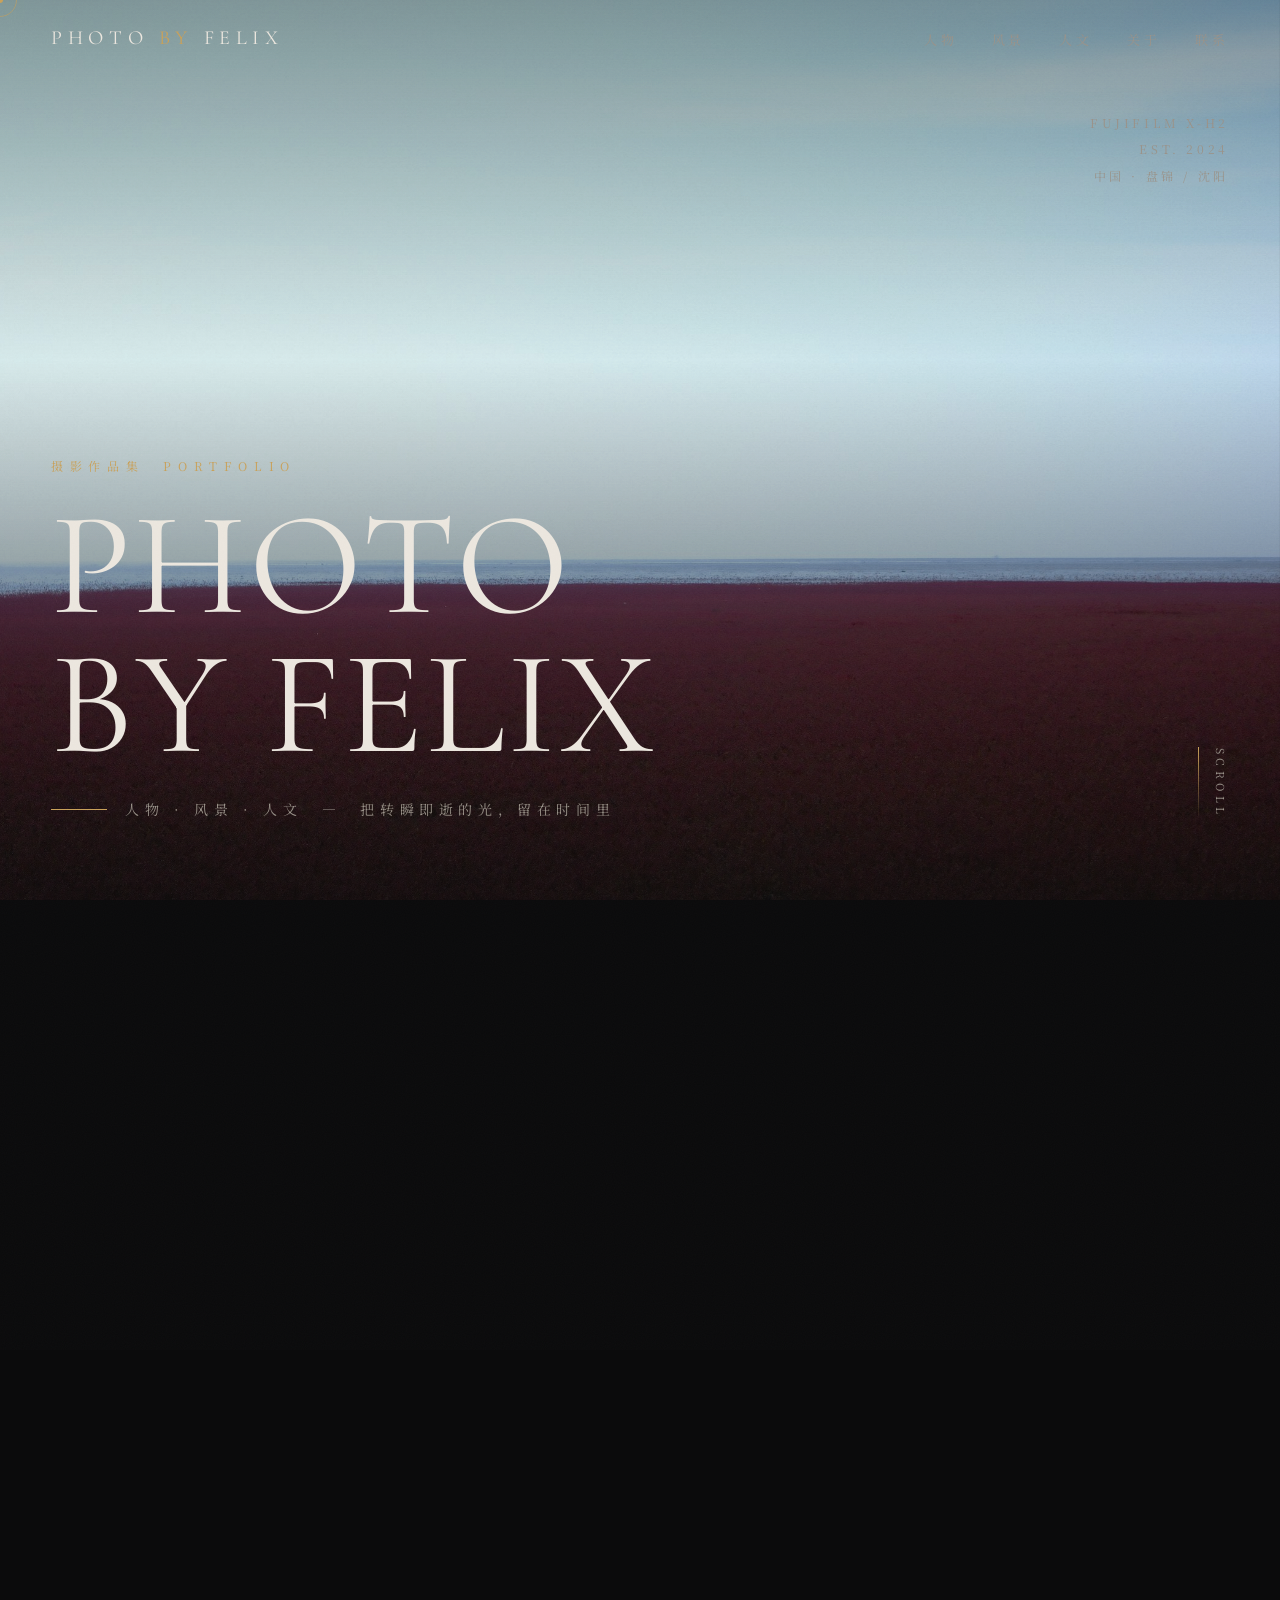
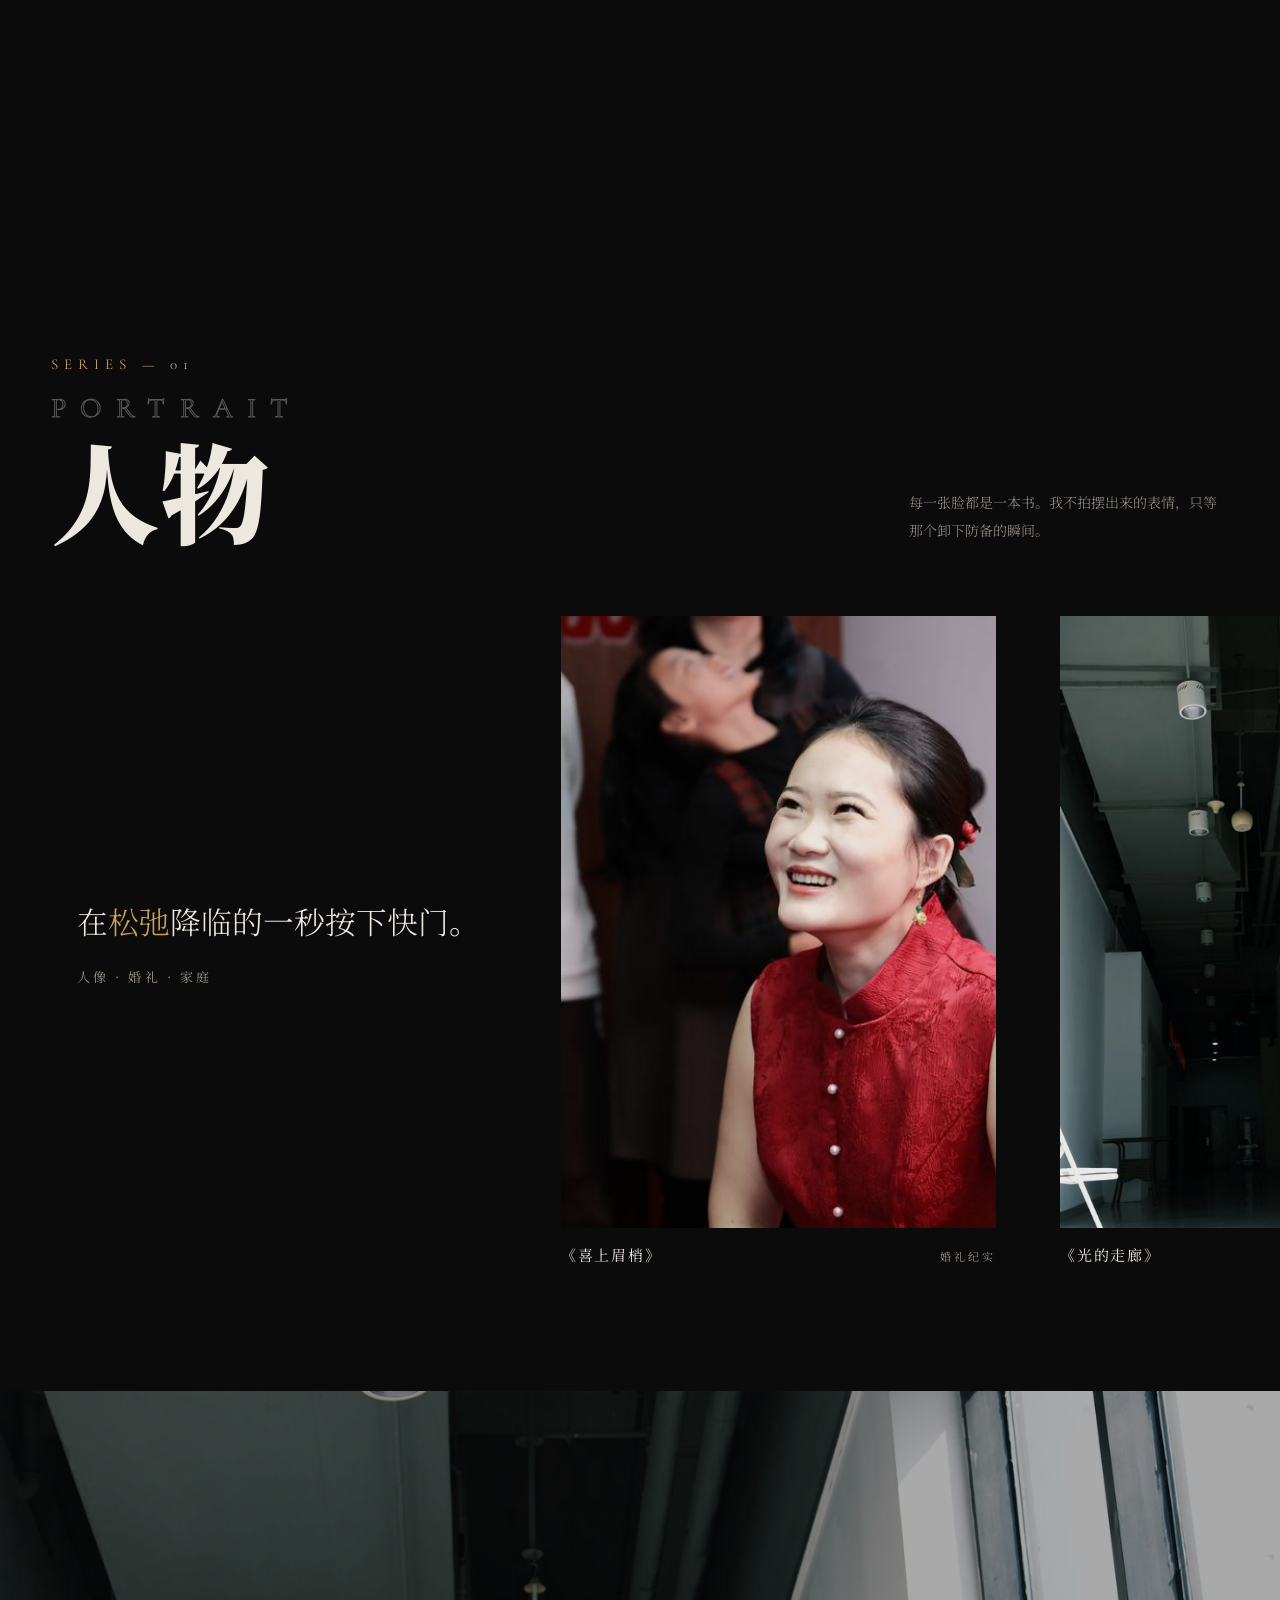
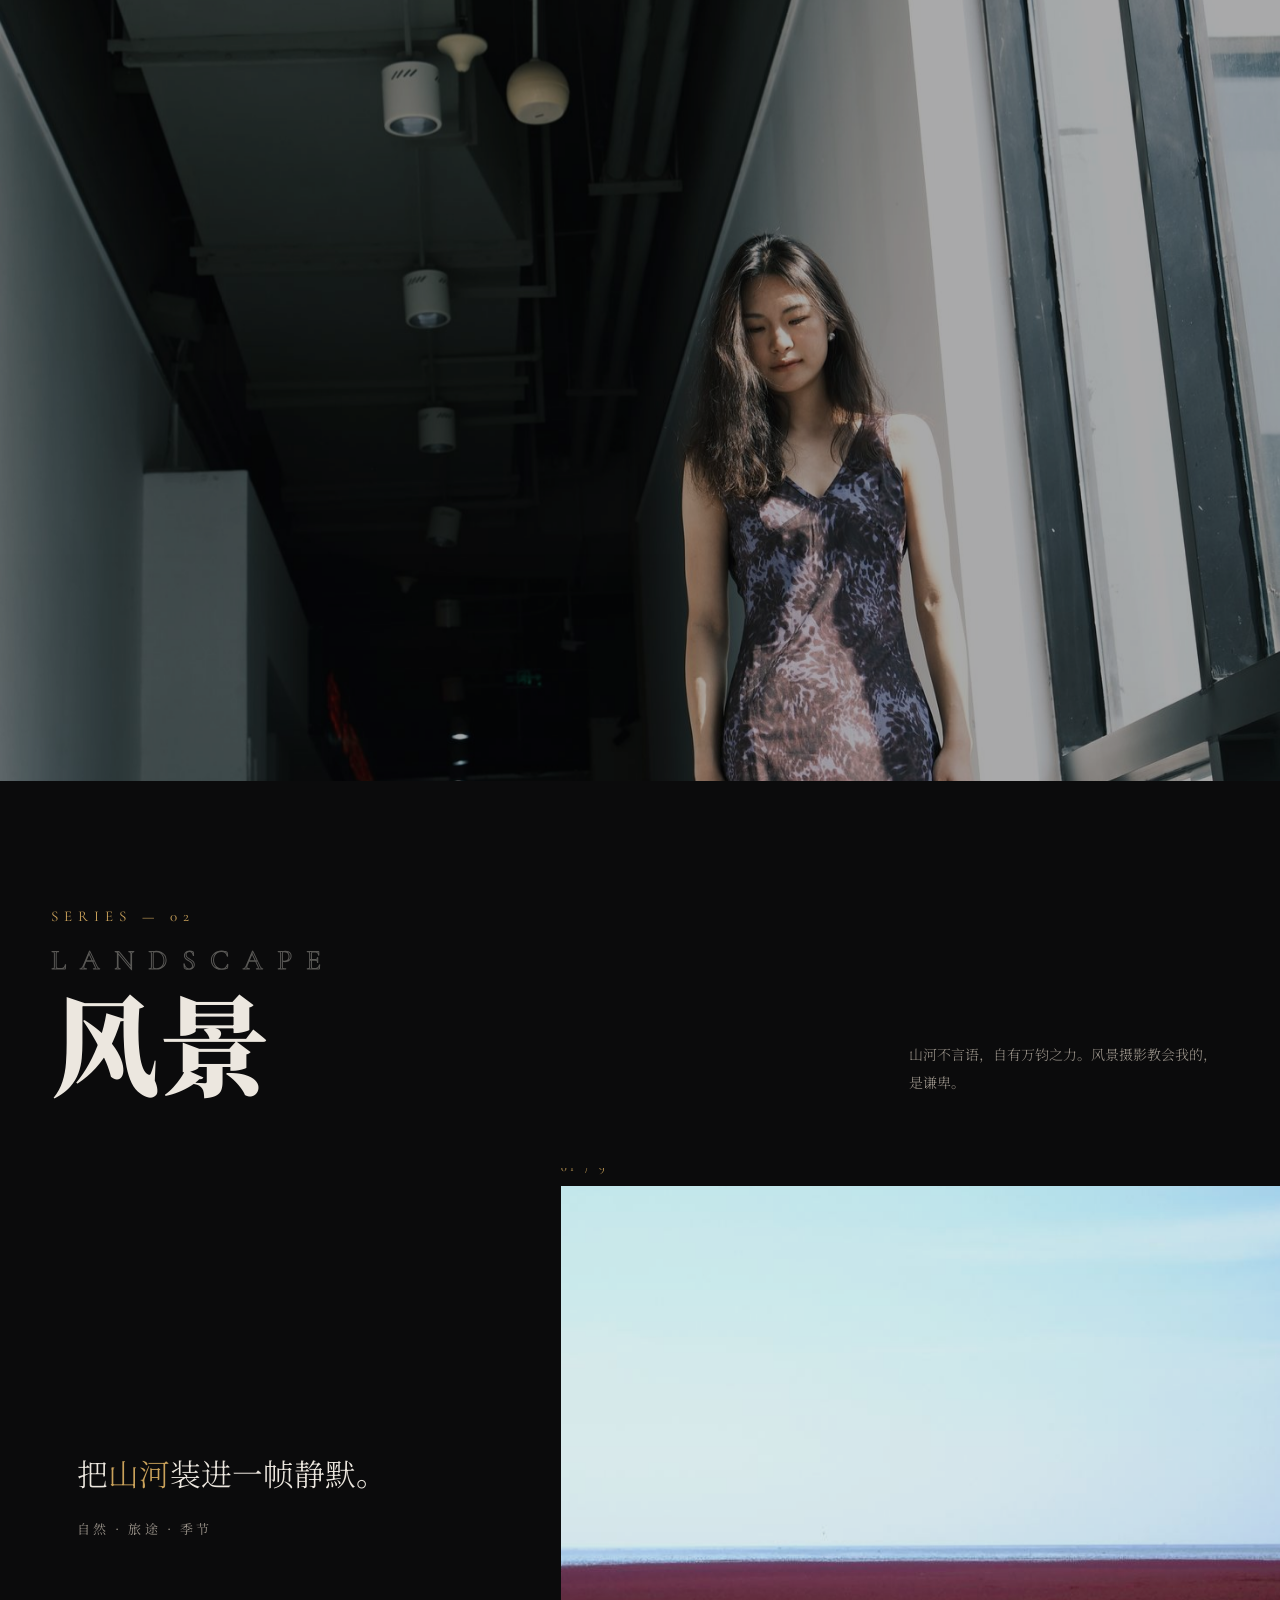
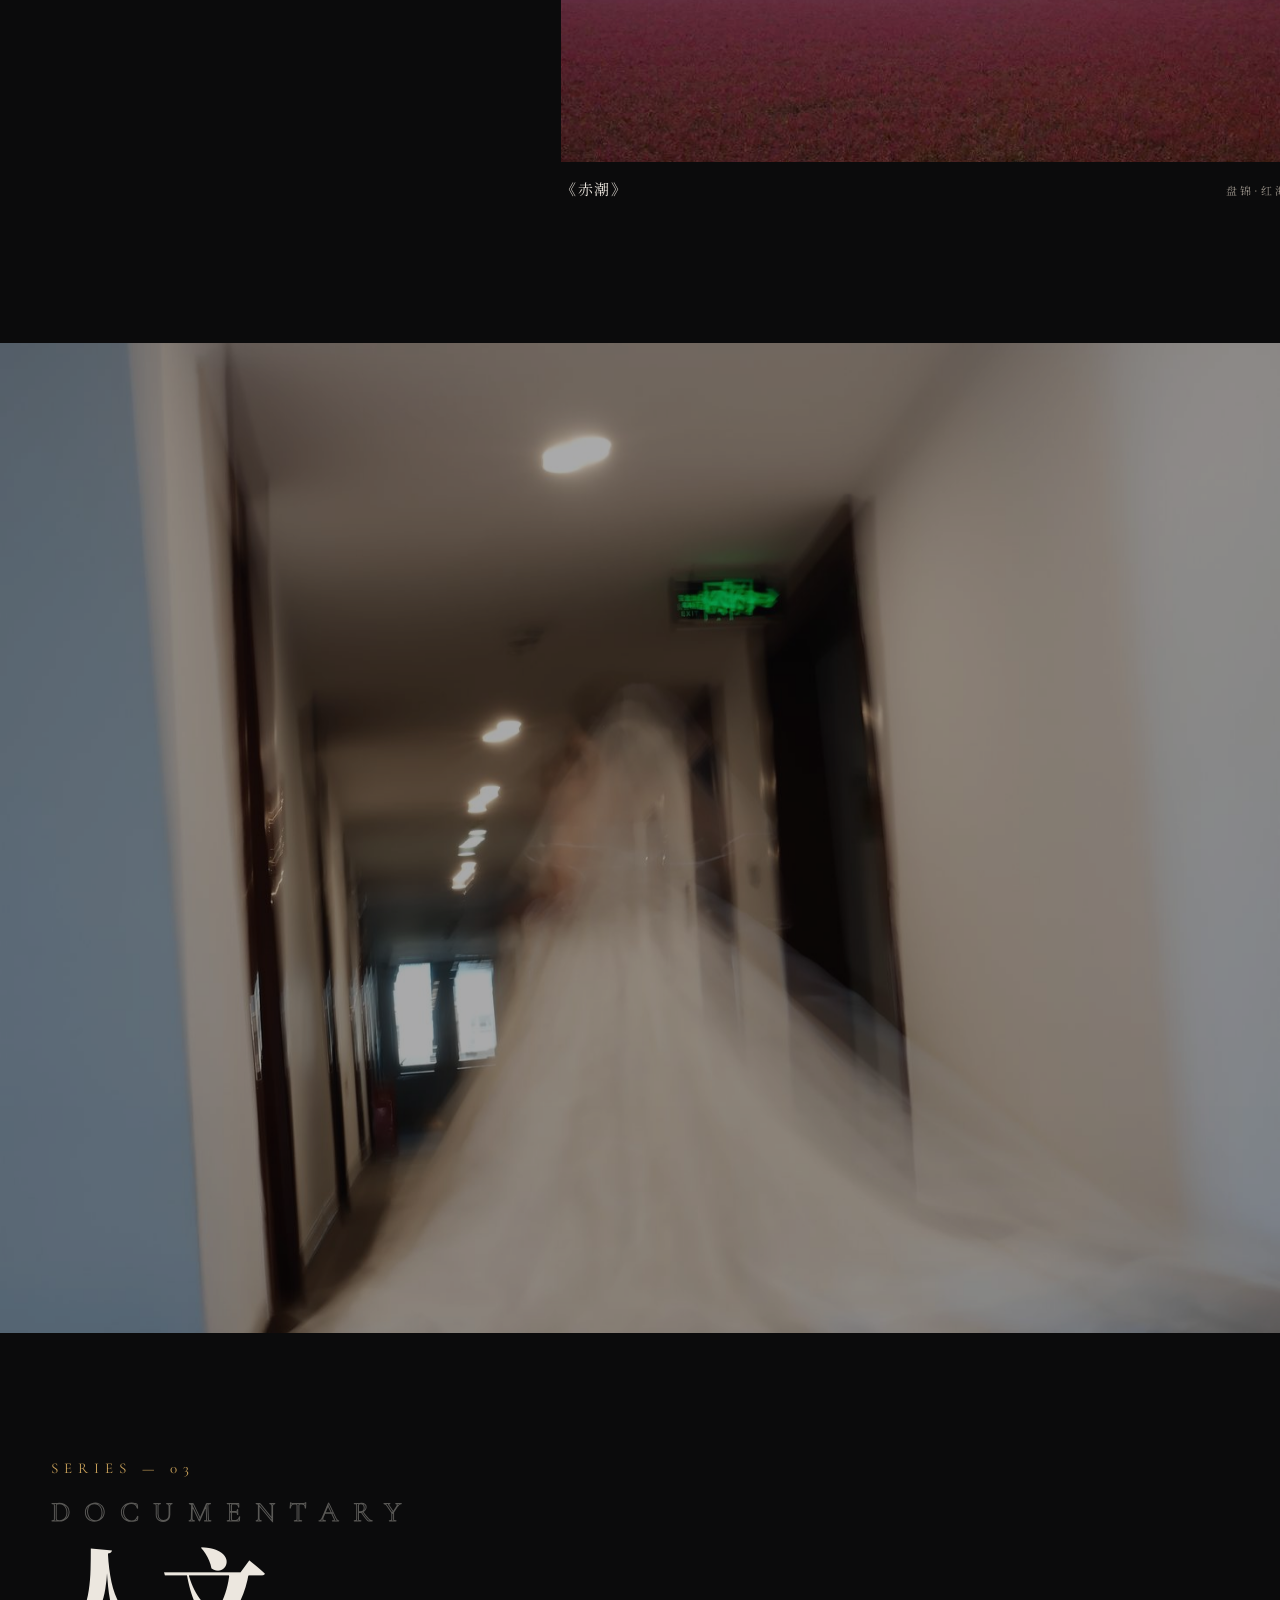
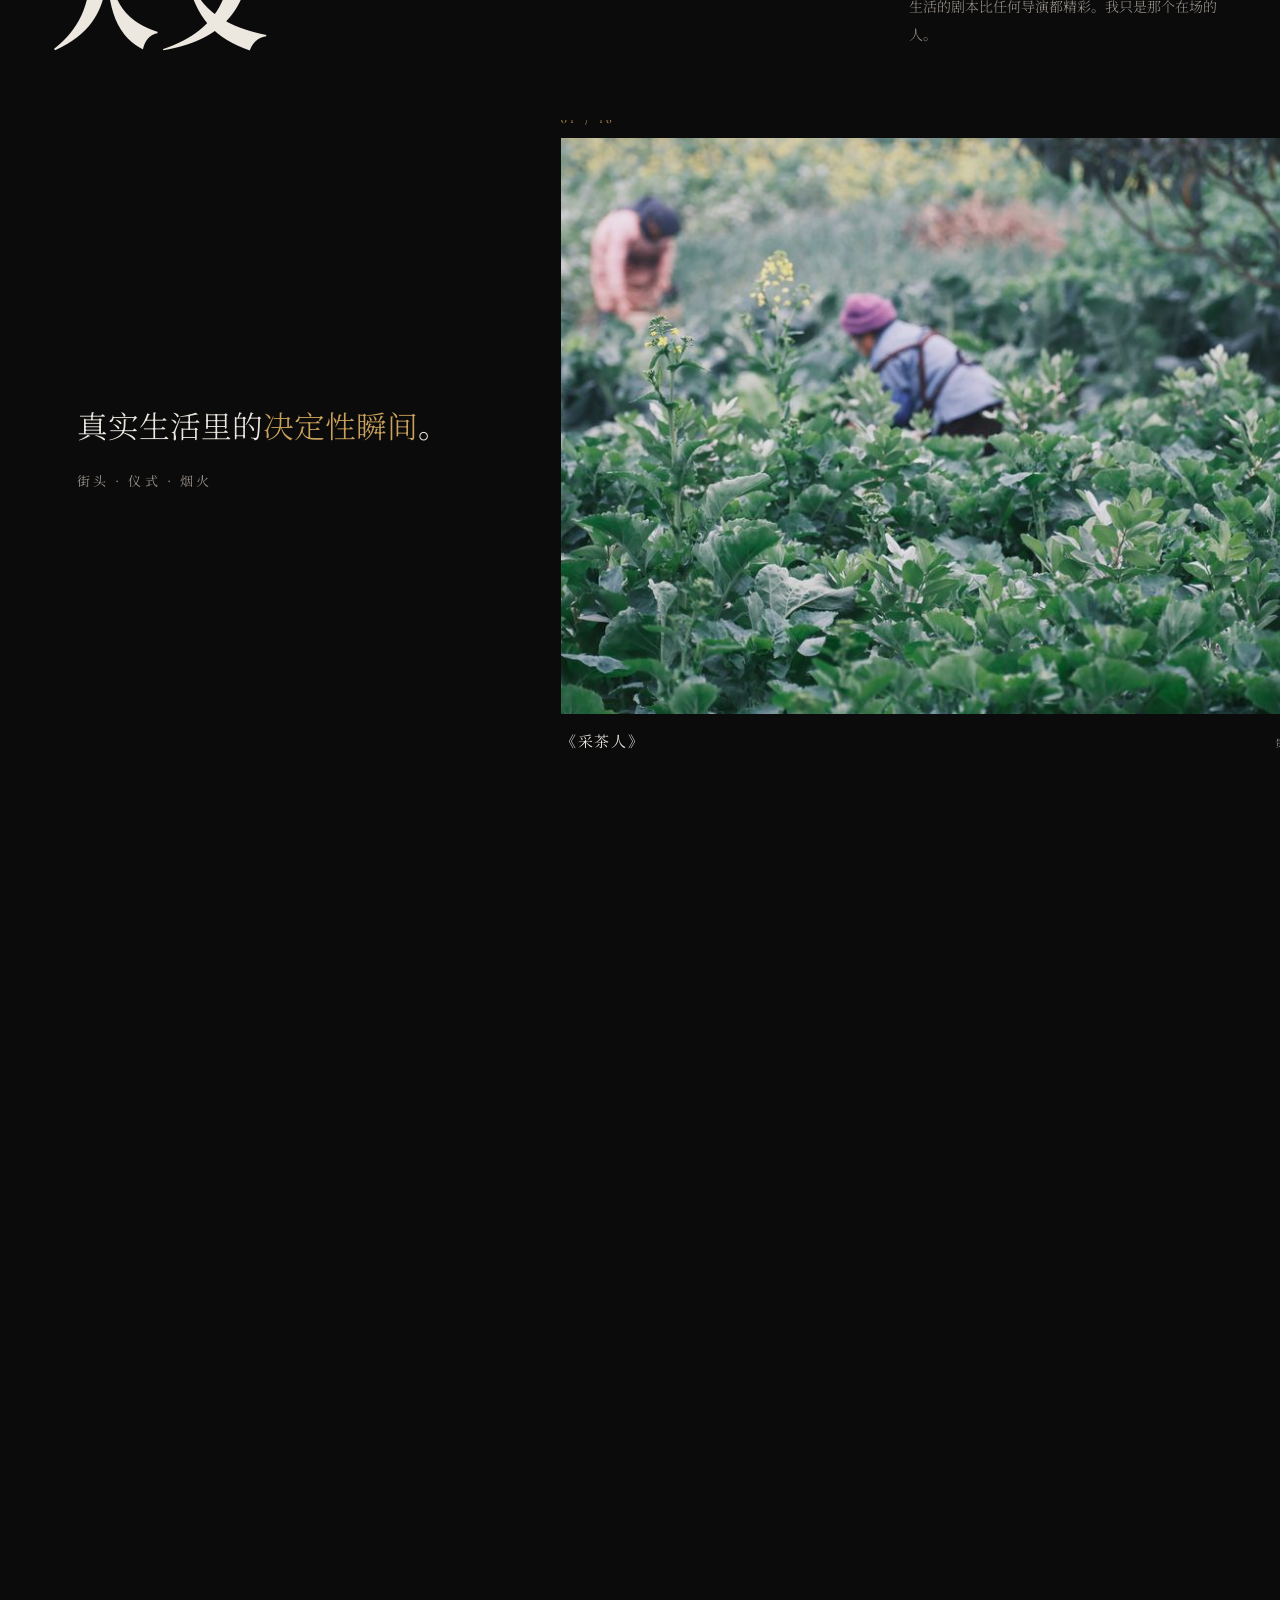
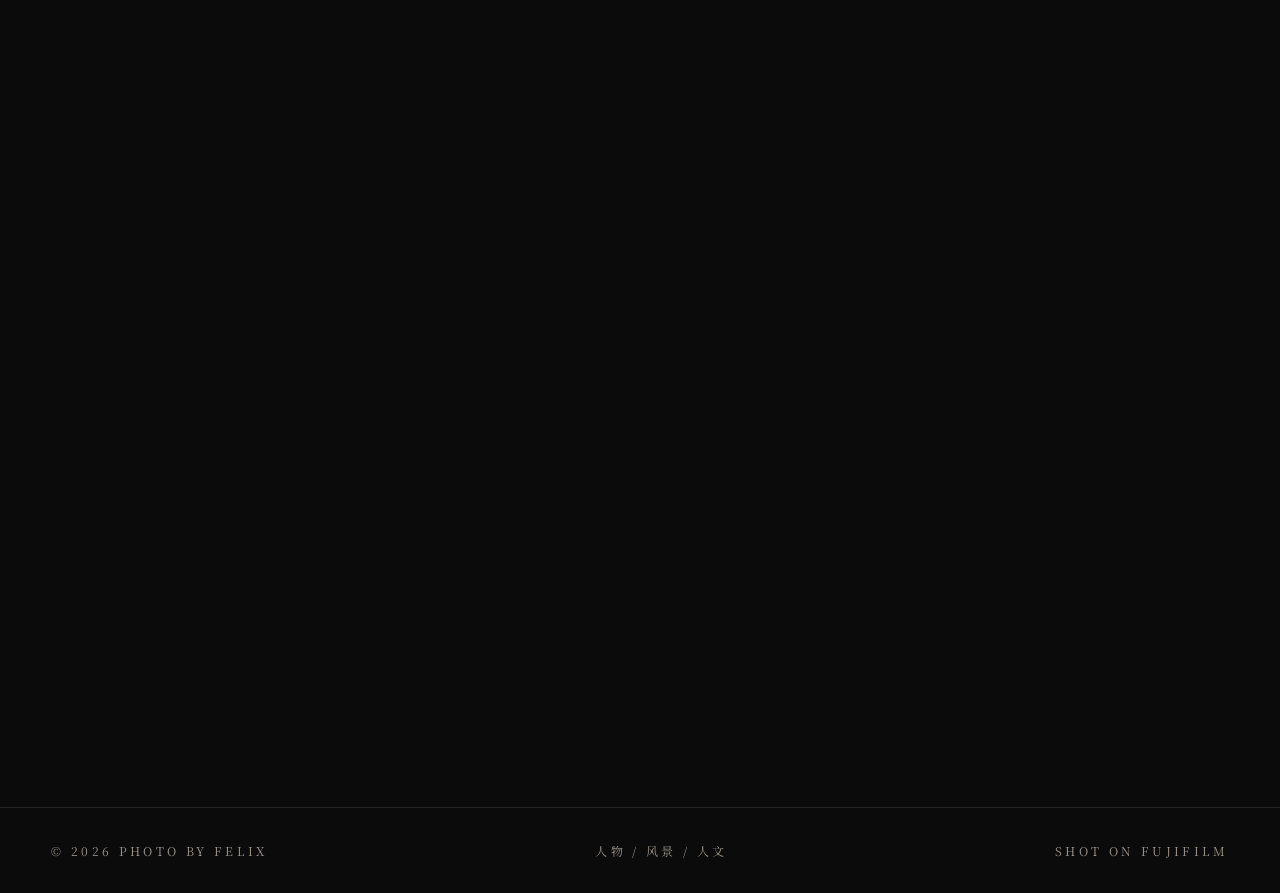
==== index.html @ 21814b95 "Photo by Felix photography portfolio" ====
<!DOCTYPE html>
<html lang="zh-CN">
<head>
<meta charset="UTF-8">
<meta name="viewport" content="width=device-width, initial-scale=1.0">
<title>Photo by Felix — 光影诗集</title>
<meta name="description" content="Photo by Felix 摄影作品集：人物 / 风景 / 人文。承接人像写真、婚礼跟拍、家庭纪实、旅拍合作。">
<link rel="preconnect" href="https://fonts.googleapis.com">
<link rel="preconnect" href="https://fonts.gstatic.com" crossorigin>
<link href="https://fonts.googleapis.com/css2?family=Cormorant+Garamond:ital,wght@0,400;0,500;1,400&family=Noto+Serif+SC:wght@300;400;600;900&display=swap" rel="stylesheet">
<style>
  :root{
    --bg:#0b0b0c;
    --bg2:#101012;
    --ink:#ece7df;
    --dim:#9a938a;
    --line:rgba(236,231,223,.12);
    --accent:#c9a15a;
    --serif-en:"Cormorant Garamond",serif;
    --serif-cn:"Noto Serif SC",serif;
  }
  *{margin:0;padding:0;box-sizing:border-box}
  html{scroll-behavior:auto}
  body{
    background:var(--bg);color:var(--ink);
    font-family:var(--serif-cn);
    -webkit-font-smoothing:antialiased;
    overflow-x:hidden;
  }
  ::selection{background:var(--accent);color:#0b0b0c}
  img{display:block;max-width:none}
  a{color:inherit;text-decoration:none}

  /* ---------- grain ---------- */
  body::after{
    content:"";position:fixed;inset:-50%;z-index:200;pointer-events:none;
    background-image:url("data:image/svg+xml,%3Csvg xmlns='http://www.w3.org/2000/svg' width='240' height='240'%3E%3Cfilter id='n'%3E%3CfeTurbulence type='fractalNoise' baseFrequency='0.9' numOctaves='2'/%3E%3C/filter%3E%3Crect width='100%25' height='100%25' filter='url(%23n)' opacity='0.5'/%3E%3C/svg%3E");
    opacity:.045;animation:grain 8s steps(10) infinite;
  }
  @keyframes grain{
    0%,100%{transform:translate(0,0)}10%{transform:translate(-5%,-5%)}30%{transform:translate(3%,-2%)}
    50%{transform:translate(-2%,4%)}70%{transform:translate(4%,2%)}90%{transform:translate(-3%,3%)}
  }

  /* ---------- cursor ---------- */
  .cursor-dot,.cursor-ring{position:fixed;top:0;left:0;pointer-events:none;z-index:300;border-radius:50%}
  .cursor-dot{width:6px;height:6px;background:var(--accent);transform:translate(-50%,-50%)}
  .cursor-ring{width:34px;height:34px;border:1px solid rgba(201,161,90,.55);transform:translate(-50%,-50%);
    transition:width .25s,height .25s,border-color .25s,background .25s}
  .cursor-ring.is-hover{width:64px;height:64px;background:rgba(201,161,90,.08)}
  @media (hover:none){.cursor-dot,.cursor-ring{display:none}}

  /* ---------- progress ---------- */
  .progress{position:fixed;top:0;left:0;height:2px;width:100%;z-index:150;transform-origin:0 50%;
    transform:scaleX(0);background:var(--accent)}

  /* ---------- nav ---------- */
  .nav{
    position:fixed;top:0;left:0;right:0;z-index:100;
    display:flex;align-items:center;justify-content:space-between;
    padding:26px 4vw;mix-blend-mode:normal;
    transition:background .4s,backdrop-filter .4s,padding .4s;
  }
  .nav.is-solid{background:rgba(11,11,12,.72);backdrop-filter:blur(14px);padding:16px 4vw;border-bottom:1px solid var(--line)}
  .nav .brand{font-family:var(--serif-en);font-size:20px;letter-spacing:.28em;text-transform:uppercase}
  .nav .brand em{color:var(--accent);font-style:normal}
  .nav ul{display:flex;gap:34px;list-style:none}
  .nav ul a{font-size:13px;letter-spacing:.3em;color:var(--dim);transition:color .3s;position:relative}
  .nav ul a:hover{color:var(--ink)}
  .nav ul a::after{content:"";position:absolute;left:0;bottom:-6px;width:0;height:1px;background:var(--accent);transition:width .3s}
  .nav ul a:hover::after{width:100%}
  @media (max-width:768px){.nav ul{display:none}}

  /* ---------- hero ---------- */
  .hero{position:relative;height:100vh;height:100svh;overflow:hidden}
  .hero__media{position:absolute;inset:0;overflow:hidden}
  .hero__media img{width:100%;height:100%;object-fit:cover;transform:scale(1.12);
    animation:kenburns 18s ease-out forwards}
  @keyframes kenburns{to{transform:scale(1.0)}}
  .hero__media::after{content:"";position:absolute;inset:0;
    background:linear-gradient(180deg,rgba(11,11,12,.42) 0%,rgba(11,11,12,.08) 40%,rgba(11,11,12,.82) 100%)}
  .hero__content{position:absolute;inset:0;display:flex;flex-direction:column;justify-content:flex-end;
    padding:0 4vw 9vh;z-index:2}
  .hero__eyebrow{font-size:12px;letter-spacing:.55em;color:var(--accent);margin-bottom:22px}
  .hero__title{font-family:var(--serif-en);font-weight:400;
    font-size:clamp(56px,11.5vw,168px);line-height:.94;letter-spacing:.02em;text-transform:uppercase}
  .hero__title .row{display:block;overflow:hidden}
  .hero__title .row span{display:inline-block;transform:translateY(110%);animation:rise 1.2s cubic-bezier(.16,1,.3,1) forwards}
  .hero__title .row:nth-child(2) span{animation-delay:.12s}
  @keyframes rise{to{transform:translateY(0)}}
  .hero__sub{margin-top:26px;display:flex;align-items:center;gap:18px;color:var(--dim);
    font-size:14px;letter-spacing:.4em}
  .hero__sub::before{content:"";width:56px;height:1px;background:var(--accent)}
  .hero__cue{position:absolute;right:4vw;bottom:9vh;display:flex;flex-direction:column;align-items:center;gap:14px;
    color:var(--dim);font-size:11px;letter-spacing:.4em;writing-mode:vertical-rl}
  .hero__cue i{display:block;width:1px;height:72px;background:linear-gradient(var(--accent),transparent);
    animation:drip 2s ease-in-out infinite}
  @keyframes drip{0%{transform:scaleY(0);transform-origin:top}45%{transform:scaleY(1);transform-origin:top}
    55%{transform:scaleY(1);transform-origin:bottom}100%{transform:scaleY(0);transform-origin:bottom}}
  .hero__meta{position:absolute;top:110px;right:4vw;text-align:right;color:var(--dim);font-size:12px;
    letter-spacing:.3em;line-height:2.2;z-index:2}
  @media (max-width:768px){.hero__meta{display:none}.hero__cue{display:none}}

  /* ---------- intro ---------- */
  .intro{padding:22vh 4vw;max-width:1200px;margin:0 auto}
  .intro h2{font-size:clamp(30px,4.6vw,62px);font-weight:300;line-height:1.5}
  .intro h2 em{font-style:normal;color:var(--accent)}
  .intro p{margin-top:38px;max-width:560px;color:var(--dim);font-size:16px;line-height:2.1;font-weight:300}
  .intro__stats{margin-top:9vh;display:flex;gap:8vw;border-top:1px solid var(--line);padding-top:42px;flex-wrap:wrap}
  .intro__stats div b{display:block;font-family:var(--serif-en);font-size:clamp(38px,4.6vw,64px);font-weight:400}
  .intro__stats div b sup{font-size:.42em;color:var(--accent)}
  .intro__stats div span{font-size:12px;letter-spacing:.35em;color:var(--dim)}

  /* ---------- series ---------- */
  .series{position:relative}
  .series__head{padding:14vh 4vw 8vh;display:flex;align-items:flex-end;gap:4vw;flex-wrap:wrap}
  .series__no{font-family:var(--serif-en);font-size:15px;letter-spacing:.4em;color:var(--accent);margin-bottom:18px}
  .series__title{font-size:clamp(52px,8.5vw,128px);font-weight:900;line-height:1}
  .series__en{font-family:var(--serif-en);text-transform:uppercase;font-size:clamp(18px,2.2vw,30px);
    letter-spacing:.5em;color:transparent;-webkit-text-stroke:1px rgba(236,231,223,.35);margin-bottom:10px}
  .series__desc{margin-left:auto;max-width:320px;color:var(--dim);font-size:14px;line-height:2;font-weight:300}
  .series__viewport{overflow:hidden}
  .series__track{display:flex;align-items:center;gap:5vw;padding:0 6vw 14vh;will-change:transform}
  .slide{flex:0 0 auto;position:relative;cursor:pointer}
  .slide__frame{overflow:hidden;background:#141416}
  .slide__frame img{width:100%;height:100%;object-fit:cover;
    transform:scale(1.02);transition:transform 1s cubic-bezier(.16,1,.3,1),filter 1s;filter:brightness(.92)}
  .slide:hover .slide__frame img{transform:scale(1.08);filter:brightness(1.05)}
  .slide--w .slide__frame{width:min(58vw,980px);height:min(64vh,660px)}
  .slide--v .slide__frame{width:min(34vw,440px);height:min(68vh,720px)}
  .slide__cap{display:flex;justify-content:space-between;align-items:baseline;margin-top:16px;gap:20px}
  .slide__cap b{font-weight:400;font-size:15px;letter-spacing:.12em}
  .slide__cap span{color:var(--dim);font-size:11px;letter-spacing:.28em;white-space:nowrap}
  .slide__idx{position:absolute;top:-26px;left:0;font-family:var(--serif-en);font-size:12px;
    letter-spacing:.3em;color:var(--accent)}
  .slide--text{cursor:default}
  .slide--text .inner{width:min(34vw,420px)}
  .slide--text h3{font-size:clamp(22px,2.4vw,34px);font-weight:300;line-height:1.7}
  .slide--text h3 em{font-style:normal;color:var(--accent)}
  .slide--text p{margin-top:20px;color:var(--dim);font-size:13px;letter-spacing:.24em}

  /* ---------- interlude ---------- */
  .interlude{position:relative;height:110vh;overflow:hidden}
  .interlude img{position:absolute;inset:0;width:100%;height:120%;object-fit:cover;will-change:transform}
  .interlude::after{content:"";position:absolute;inset:0;background:rgba(11,11,12,.35)}
  .interlude__quote{position:absolute;inset:0;display:flex;align-items:center;justify-content:center;z-index:2;text-align:center;padding:0 6vw}
  .interlude__quote h3{font-size:clamp(26px,4vw,54px);font-weight:300;line-height:1.8;text-shadow:0 2px 30px rgba(0,0,0,.5)}
  .interlude__quote h3 em{font-style:normal;color:var(--accent)}
  .interlude__quote span{display:block;margin-top:18px;font-size:12px;letter-spacing:.5em;color:rgba(236,231,223,.75)}

  /* ---------- about ---------- */
  .about{padding:22vh 4vw;max-width:1200px;margin:0 auto;display:grid;
    grid-template-columns:1.1fr .9fr;gap:6vw;align-items:start}
  .about h2{font-size:clamp(30px,4vw,54px);font-weight:300;line-height:1.6}
  .about h2 em{font-style:normal;color:var(--accent)}
  .about .bio{margin-top:30px;color:var(--dim);font-size:15px;line-height:2.2;font-weight:300}
  .services{list-style:none;border-top:1px solid var(--line)}
  .services li{display:flex;align-items:baseline;justify-content:space-between;gap:20px;
    padding:24px 0;border-bottom:1px solid var(--line);transition:padding-left .35s}
  .services li:hover{padding-left:14px}
  .services b{font-weight:400;font-size:17px;letter-spacing:.14em}
  .services b i{font-style:normal;font-family:var(--serif-en);color:var(--accent);font-size:12px;
    letter-spacing:.3em;margin-right:16px}
  .services span{color:var(--dim);font-size:12px;letter-spacing:.2em;text-align:right}
  @media (max-width:860px){.about{grid-template-columns:1fr}}

  /* ---------- contact ---------- */
  .contact{padding:10vh 4vw 16vh;text-align:center}
  .contact .eyebrow{font-size:12px;letter-spacing:.5em;color:var(--accent)}
  .contact h2{margin-top:26px;font-family:var(--serif-en);font-weight:400;
    font-size:clamp(40px,7vw,110px);line-height:1.05;text-transform:uppercase}
  .contact h2 em{font-style:italic;color:var(--accent)}
  .contact p{margin-top:26px;color:var(--dim);font-size:15px;line-height:2.1;font-weight:300}
  .wechat{margin:7vh auto 0;display:inline-flex;align-items:center;gap:36px;
    border:1px solid var(--line);padding:34px 44px;text-align:left}
  .wechat .qr{width:132px;height:132px;border:1px dashed rgba(201,161,90,.6);
    display:flex;align-items:center;justify-content:center;color:var(--dim);
    font-size:12px;letter-spacing:.3em;text-align:center;line-height:2}
  .wechat .info b{display:block;font-weight:400;font-size:18px;letter-spacing:.14em;margin-bottom:10px}
  .wechat .info span{color:var(--dim);font-size:13px;letter-spacing:.12em;line-height:2}
  .wechat .info span i{font-style:normal;color:var(--accent)}
  @media (max-width:640px){.wechat{flex-direction:column;text-align:center}.wechat .info{text-align:center}}

  footer{border-top:1px solid var(--line);padding:34px 4vw;display:flex;justify-content:space-between;
    flex-wrap:wrap;gap:12px;color:var(--dim);font-size:12px;letter-spacing:.28em}

  /* ---------- lightbox ---------- */
  .lightbox{position:fixed;inset:0;z-index:400;background:rgba(8,8,9,.96);backdrop-filter:blur(10px);
    display:flex;align-items:center;justify-content:center;opacity:0;pointer-events:none;transition:opacity .45s}
  .lightbox.is-open{opacity:1;pointer-events:auto}
  .lightbox figure{max-width:88vw;max-height:84vh;position:relative}
  .lightbox img{max-width:88vw;max-height:78vh;object-fit:contain;box-shadow:0 30px 90px rgba(0,0,0,.6)}
  .lightbox figcaption{margin-top:18px;display:flex;justify-content:space-between;gap:20px;
    color:var(--dim);font-size:12px;letter-spacing:.3em}
  .lightbox figcaption b{color:var(--ink);font-weight:400;font-size:14px;letter-spacing:.15em}
  .lb__close{position:absolute;top:30px;right:4vw;background:none;border:none;color:var(--ink);
    font-size:14px;letter-spacing:.4em;cursor:pointer;font-family:var(--serif-cn)}
  .lb__nav{position:absolute;top:50%;transform:translateY(-50%);background:none;border:1px solid var(--line);
    color:var(--ink);width:56px;height:56px;border-radius:50%;font-size:20px;cursor:pointer;transition:.3s}
  .lb__nav:hover{background:var(--accent);color:#0b0b0c;border-color:var(--accent)}
  .lb__prev{left:3vw}.lb__next{right:3vw}

  /* ---------- reveal ---------- */
  .rv{opacity:0;transform:translateY(46px)}

  /* ---------- mobile ---------- */
  @media (max-width:768px){
    .series__track{flex-direction:column;align-items:stretch;gap:64px;transform:none!important;padding:0 6vw 12vh}
    .slide--w .slide__frame,.slide--v .slide__frame{width:100%;height:auto;aspect-ratio:4/5}
    .slide--w .slide__frame{aspect-ratio:3/2}
    .slide--text .inner{width:100%}
    .slide__idx{position:static;display:block;margin-bottom:12px}
    .interlude{height:80vh}
  }
</style>
</head>
<body>

<div class="progress"></div>
<div class="cursor-dot"></div>
<div class="cursor-ring"></div>

<nav class="nav">
  <a class="brand" href="#top">Photo <em>by</em> Felix</a>
  <ul>
    <li><a href="#portrait">人物</a></li>
    <li><a href="#landscape">风景</a></li>
    <li><a href="#documentary">人文</a></li>
    <li><a href="#about">关于</a></li>
    <li><a href="#contact">联系</a></li>
  </ul>
</nav>

<!-- ============ HERO ============ -->
<header class="hero" id="top">
  <div class="hero__media"><img src="assets/landscape/dscf0717.jpg" alt="红海滩全景"></div>
  <div class="hero__meta">FUJIFILM X-H2<br>EST. 2024<br>中国 · 盘锦 / 沈阳</div>
  <div class="hero__content">
    <div class="hero__eyebrow">摄影作品集 &nbsp;PORTFOLIO</div>
    <h1 class="hero__title">
      <span class="row"><span>Photo</span></span>
      <span class="row"><span>by Felix</span></span>
    </h1>
    <div class="hero__sub">人物 · 风景 · 人文 &nbsp;—&nbsp; 把转瞬即逝的光，留在时间里</div>
  </div>
  <div class="hero__cue">SCROLL<i></i></div>
</header>

<!-- ============ INTRO ============ -->
<section class="intro">
  <h2 class="rv">快门按下的那一刻，<br>时间<em>为我停留</em>。</h2>
  <p class="rv">我是 Felix，一名独立摄影师。从红海滩的赤色潮汐，到贵州山里的采茶人；从婚礼上的笑与泪，到孩子第一次被举过头顶——我收集那些真实、温热、无法重来的瞬间。</p>
  <div class="intro__stats rv">
    <div><b>47<sup>+</sup></b><span>精选作品</span></div>
    <div><b>3</b><span>创作方向</span></div>
    <div><b>2000<sup>+</sup></b><span>年度快门</span></div>
  </div>
</section>

<!-- ============ SERIES 01 PORTRAIT ============ -->
<section class="series" id="portrait">
  <div class="series__head">
    <div>
      <div class="series__no">SERIES — 01</div>
      <div class="series__en">Portrait</div>
      <h2 class="series__title">人物</h2>
    </div>
    <p class="series__desc">每一张脸都是一本书。我不拍摆出来的表情，只等那个卸下防备的瞬间。</p>
  </div>
  <div class="series__viewport"><div class="series__track" data-cat="portrait"></div></div>
</section>

<!-- ============ INTERLUDE 1 ============ -->
<section class="interlude">
  <img src="assets/portrait/dscf0988.jpg" alt="光的走廊" data-plx>
  <div class="interlude__quote">
    <h3 class="rv">光是摄影师的笔，<br>而<em>等待</em>，是我的修行。<span>《光的走廊》 — 美术馆</span></h3>
  </div>
</section>

<!-- ============ SERIES 02 LANDSCAPE ============ -->
<section class="series" id="landscape">
  <div class="series__head">
    <div>
      <div class="series__no">SERIES — 02</div>
      <div class="series__en">Landscape</div>
      <h2 class="series__title">风景</h2>
    </div>
    <p class="series__desc">山河不言语，自有万钧之力。风景摄影教会我的，是谦卑。</p>
  </div>
  <div class="series__viewport"><div class="series__track" data-cat="landscape"></div></div>
</section>

<!-- ============ INTERLUDE 2 ============ -->
<section class="interlude">
  <img src="assets/documentary/dscf0454.jpg" alt="出嫁前" data-plx>
  <div class="interlude__quote">
    <h3 class="rv">最好的照片，<br>往往诞生在<em>仪式开始之前</em>。<span>《出嫁前》 — 婚礼纪实</span></h3>
  </div>
</section>

<!-- ============ SERIES 03 DOCUMENTARY ============ -->
<section class="series" id="documentary">
  <div class="series__head">
    <div>
      <div class="series__no">SERIES — 03</div>
      <div class="series__en">Documentary</div>
      <h2 class="series__title">人文</h2>
    </div>
    <p class="series__desc">生活的剧本比任何导演都精彩。我只是那个在场的人。</p>
  </div>
  <div class="series__viewport"><div class="series__track" data-cat="documentary"></div></div>
</section>

<!-- ============ ABOUT ============ -->
<section class="about" id="about">
  <div>
    <h2 class="rv">关于 <em>Felix</em></h2>
    <p class="bio rv">独立摄影师，富士 X-H2 使用者。偏爱自然光与现场感，相信真实比完美更有力量。<br><br>
    作品聚焦人物、风景与人文三个方向——从盘锦红海滩到贵州村寨，从婚礼现场到家里的客厅。现为开放约拍状态，承接以下拍摄合作。</p>
  </div>
  <ul class="services rv">
    <li><b><i>S.01</i>人像写真</b><span>个人 / 情侣 / 闺蜜</span></li>
    <li><b><i>S.02</i>婚礼纪实</b><span>婚礼跟拍 / 领证跟拍</span></li>
    <li><b><i>S.03</i>家庭纪实</b><span>周岁 / 百日 / 亲子</span></li>
    <li><b><i>S.04</i>旅拍合作</b><span>旅行跟拍 / 品牌拍摄</span></li>
  </ul>
</section>

<!-- ============ CONTACT ============ -->
<section class="contact" id="contact">
  <div class="eyebrow rv">COMMERCIAL — 商业合作</div>
  <h2 class="rv">Let's make<br><em>something timeless</em></h2>
  <p class="rv">喜欢我的风格？欢迎加微信聊聊你的想法，<br>档期、报价、拍摄方案，我们慢慢聊。</p>
  <div class="wechat rv">
    <!-- TODO: 把下面这个占位方块替换成你的微信二维码图片，例如：
         <img src="assets/wechat-qr.jpg" style="width:132px;height:132px;object-fit:cover"> -->
    <div class="qr">微信二维码<br>占位</div>
    <div class="info">
      <b>微信预约咨询</b>
      <span>微信号：<i>YOUR_WECHAT_ID</i>（替换为你的微信号）<br>备注「约拍」即可 · 通常 24 小时内回复</span>
    </div>
  </div>
</section>

<footer>
  <span>© 2026 PHOTO BY FELIX</span>
  <span>人物 / 风景 / 人文</span>
  <span>SHOT ON FUJIFILM</span>
</footer>

<!-- ============ LIGHTBOX ============ -->
<div class="lightbox" id="lightbox">
  <button class="lb__close" id="lbClose">关闭 ×</button>
  <button class="lb__nav lb__prev" id="lbPrev">←</button>
  <figure><img id="lbImg" src="" alt=""><figcaption><b id="lbTitle"></b><span id="lbMeta"></span></figcaption></figure>
  <button class="lb__nav lb__next" id="lbNext">→</button>
</div>

<script src="https://cdn.jsdelivr.net/npm/gsap@3.12.5/dist/gsap.min.js"></script>
<script src="https://cdn.jsdelivr.net/npm/gsap@3.12.5/dist/ScrollTrigger.min.js"></script>
<script src="https://cdn.jsdelivr.net/npm/@studio-freight/lenis@1.0.42/dist/lenis.min.js"></script>
<script>
/* ================= DATA ================= */
const PHOTOS = {
  portrait: [
    {f:"dscf0272", t:"喜上眉梢", l:"婚礼纪实", o:"v"},
    {f:"dscf0988", t:"光的走廊", l:"美术馆", o:"v"},
    {f:"dscf3365", t:"冬日芦苇", l:"香水湖公园", o:"w"},
    {f:"dscf0968", t:"留白", l:"美术馆", o:"w"},
    {f:"dscf0692", t:"碱蓬草的风", l:"盘锦·红海滩", o:"v"},
    {f:"dscf0828", t:"田野钢琴师", l:"盘锦·红海滩", o:"w"},
    {f:"dscf0957", t:"几何之间", l:"美术馆", o:"v"},
    {f:"dscf2627", t:"玻璃之后", l:"咖啡馆", o:"w"},
    {f:"dscf0467", t:"待嫁", l:"婚礼纪实", o:"w"},
    {f:"dscf0446", t:"我们", l:"婚礼纪实", o:"w"},
    {f:"2025-02-22-114140", t:"托举", l:"辽河左岸·家", o:"w"},
    {f:"2025-02-23-094557", t:"起飞", l:"辽河左岸·家", o:"w"},
    {f:"2025-11-13-174012", t:"周岁", l:"周岁宴", o:"w"},
    {f:"dscf0753", t:"旋", l:"美术馆", o:"w"},
    {f:"dscf0902", t:"镜中人", l:"美术馆", o:"w"},
    {f:"dscf3018", t:"捉迷藏", l:"香水湖公园", o:"w"},
    {f:"dscf3954", t:"花田笑", l:"贵州", o:"w"},
    {f:"dscf2444", t:"看展的人", l:"美术馆", o:"w"},
    {f:"2025-02-22-114257", t:"初光", l:"辽河左岸·家", o:"w"},
    {f:"dscf7515", t:"山风", l:"北方山野", o:"w"},
    {f:"dscf7530", t:"远行客", l:"北方山野", o:"w"},
    {f:"dscf0610", t:"芦苇与光", l:"盘锦·红海滩", o:"v"},
  ],
  landscape: [
    {f:"dscf0717", t:"赤潮", l:"盘锦·红海滩", o:"w"},
    {f:"dscf0669", t:"红原", l:"盘锦·红海滩", o:"v"},
    {f:"dscf3973", t:"一羽止水", l:"贵州", o:"w"},
    {f:"dscf0923", t:"飞屋", l:"盘锦·红海滩", o:"v"},
    {f:"dscf3929", t:"雾隐", l:"贵州", o:"w"},
    {f:"dscf0851", t:"金色呼吸", l:"盘锦·红海滩", o:"w"},
    {f:"dscf7589", t:"山巅", l:"北方山野", o:"w"},
    {f:"dscf7591", t:"大地之上", l:"北方山野", o:"w"},
    {f:"dscf7509", t:"湖光两人", l:"北方山野", o:"v"},
  ],
  documentary: [
    {f:"dscf3915", t:"采茶人", l:"贵州", o:"w"},
    {f:"dscf3898", t:"山里琴声", l:"贵州", o:"v"},
    {f:"dscf3826", t:"过客", l:"贵州", o:"w"},
    {f:"dscf1550", t:"营地笑语", l:"郊野营地", o:"w"},
    {f:"dscf1954", t:"气球狗", l:"郊野营地", o:"w"},
    {f:"dscf1187", t:"追风", l:"郊野营地", o:"w"},
    {f:"dscf1913", t:"营地烟火", l:"郊野营地", o:"w"},
    {f:"dscf5896", t:"汀步", l:"香水湖", o:"w"},
    {f:"dscf4969", t:"岁礼", l:"生日宴", o:"w"},
    {f:"dscf0284", t:"轻轻一吻", l:"婚礼纪实", o:"v"},
    {f:"dscf0454", t:"出嫁前", l:"婚礼纪实", o:"v"},
    {f:"dscf2527", t:"观字", l:"美术馆", o:"w"},
    {f:"img_20251130_190734", t:"千年一瞬", l:"古寺", o:"w"},
    {f:"2025-02-22-115626", t:"掌心宝", l:"辽河左岸·家", o:"w"},
    {f:"2025-11-13-202557", t:"满堂红", l:"周岁宴", o:"v"},
    {f:"dscf3988", t:"守艺人", l:"贵州", o:"w"},
  ],
};
const SERIES_TEXT = {
  portrait:    {h:"在<em>松弛</em>降临的一秒按下快门。", p:"人像 · 婚礼 · 家庭"},
  landscape:   {h:"把<em>山河</em>装进一帧静默。", p:"自然 · 旅途 · 季节"},
  documentary: {h:"真实生活里的<em>决定性瞬间</em>。", p:"街头 · 仪式 · 烟火"},
};

/* ================= BUILD TRACKS ================= */
const allFlat = [];
Object.entries(PHOTOS).forEach(([cat, list]) => {
  const track = document.querySelector(`[data-cat="${cat}"]`);
  const st = SERIES_TEXT[cat];
  const textSlide = document.createElement("div");
  textSlide.className = "slide slide--text";
  textSlide.innerHTML = `<div class="inner"><h3>${st.h}</h3><p>${st.p}</p></div>`;
  track.appendChild(textSlide);
  list.forEach((p, i) => {
    const rec = {...p, cat};
    allFlat.push(rec);
    const el = document.createElement("figure");
    el.className = `slide slide--${p.o === "v" ? "v" : "w"}`;
    el.innerHTML = `
      <span class="slide__idx">${String(i + 1).padStart(2, "0")} / ${list.length}</span>
      <div class="slide__frame"><img loading="lazy" src="assets/${cat}/thumbs/${p.f}.jpg"
           data-full="assets/${cat}/${p.f}.jpg" alt="${p.t}"></div>
      <figcaption class="slide__cap"><b>《${p.t}》</b><span>${p.l}</span></figcaption>`;
    el.addEventListener("click", () => openLB(allFlat.indexOf(rec)));
    track.appendChild(el);
  });
});

/* ================= SMOOTH SCROLL + GSAP ================= */
gsap.registerPlugin(ScrollTrigger);
const lenis = new Lenis({lerp: 0.09});
lenis.on("scroll", ScrollTrigger.update);
gsap.ticker.add(t => lenis.raf(t * 1000));
gsap.ticker.lagSmoothing(0);

document.querySelectorAll('a[href^="#"]').forEach(a => {
  a.addEventListener("click", e => {
    e.preventDefault();
    lenis.scrollTo(a.getAttribute("href"), {offset: 0, duration: 1.4});
  });
});

/* progress + nav */
gsap.to(".progress", {scaleX: 1, ease: "none",
  scrollTrigger: {start: 0, end: "max", scrub: 0.3}});
const nav = document.querySelector(".nav");
ScrollTrigger.create({start: 80, onToggle: s => nav.classList.toggle("is-solid", s.isActive)});

/* horizontal scroll per series (desktop) */
const mm = gsap.matchMedia();
mm.add("(min-width: 769px)", () => {
  document.querySelectorAll(".series").forEach(sec => {
    const track = sec.querySelector(".series__track");
    const viewport = sec.querySelector(".series__viewport");
    const dist = () => track.scrollWidth - viewport.clientWidth;
    gsap.to(track, {
      x: () => -dist(),
      ease: "none",
      scrollTrigger: {
        trigger: viewport,
        start: "top 12%",
        end: () => `+=${dist()}`,
        pin: true,
        scrub: 1,
        anticipatePin: 1,
        invalidateOnRefresh: true,
      }
    });
  });
});

/* reveals */
document.querySelectorAll(".rv").forEach(el => {
  gsap.to(el, {opacity: 1, y: 0, duration: 1.2, ease: "power3.out",
    scrollTrigger: {trigger: el, start: "top 85%"}});
});

/* parallax interludes */
document.querySelectorAll("[data-plx]").forEach(img => {
  gsap.fromTo(img, {yPercent: -10}, {yPercent: 10, ease: "none",
    scrollTrigger: {trigger: img.parentElement, start: "top bottom", end: "bottom top", scrub: true}});
});

/* hero parallax out */
gsap.to(".hero__media img", {yPercent: 14, ease: "none",
  scrollTrigger: {trigger: ".hero", start: "top top", end: "bottom top", scrub: true}});
gsap.to(".hero__content", {opacity: 0, y: -60, ease: "none",
  scrollTrigger: {trigger: ".hero", start: "top top", end: "60% top", scrub: true}});

/* ================= CURSOR ================= */
const dot = document.querySelector(".cursor-dot"), ring = document.querySelector(".cursor-ring");
let mx = -100, my = -100, rx = -100, ry = -100;
window.addEventListener("mousemove", e => {mx = e.clientX; my = e.clientY;});
(function loop(){
  rx += (mx - rx) * .14; ry += (my - ry) * .14;
  dot.style.transform = `translate(${mx - 3}px,${my - 3}px)`;
  ring.style.transform = `translate(${rx}px,${ry}px) translate(-50%,-50%)`;
  requestAnimationFrame(loop);
})();
document.querySelectorAll(".slide, a, button").forEach(el => {
  el.addEventListener("mouseenter", () => ring.classList.add("is-hover"));
  el.addEventListener("mouseleave", () => ring.classList.remove("is-hover"));
});

/* ================= LIGHTBOX ================= */
const lb = document.getElementById("lightbox"),
      lbImg = document.getElementById("lbImg"),
      lbTitle = document.getElementById("lbTitle"),
      lbMeta = document.getElementById("lbMeta");
let cur = 0;
function openLB(i){
  cur = (i + allFlat.length) % allFlat.length;
  const p = allFlat[cur];
  lbImg.src = `assets/${p.cat}/${p.f}.jpg`;
  lbImg.alt = p.t;
  lbTitle.textContent = `《${p.t}》`;
  lbMeta.textContent = `${p.l} · ${cur + 1} / ${allFlat.length}`;
  lb.classList.add("is-open");
  lenis.stop();
}
function closeLB(){ lb.classList.remove("is-open"); lenis.start(); }
document.getElementById("lbClose").onclick = closeLB;
document.getElementById("lbPrev").onclick = e => {e.stopPropagation(); openLB(cur - 1);};
document.getElementById("lbNext").onclick = e => {e.stopPropagation(); openLB(cur + 1);};
lb.addEventListener("click", e => { if (e.target === lb) closeLB(); });
window.addEventListener("keydown", e => {
  if (!lb.classList.contains("is-open")) return;
  if (e.key === "Escape") closeLB();
  if (e.key === "ArrowLeft") openLB(cur - 1);
  if (e.key === "ArrowRight") openLB(cur + 1);
});
</script>
</body>
</html>
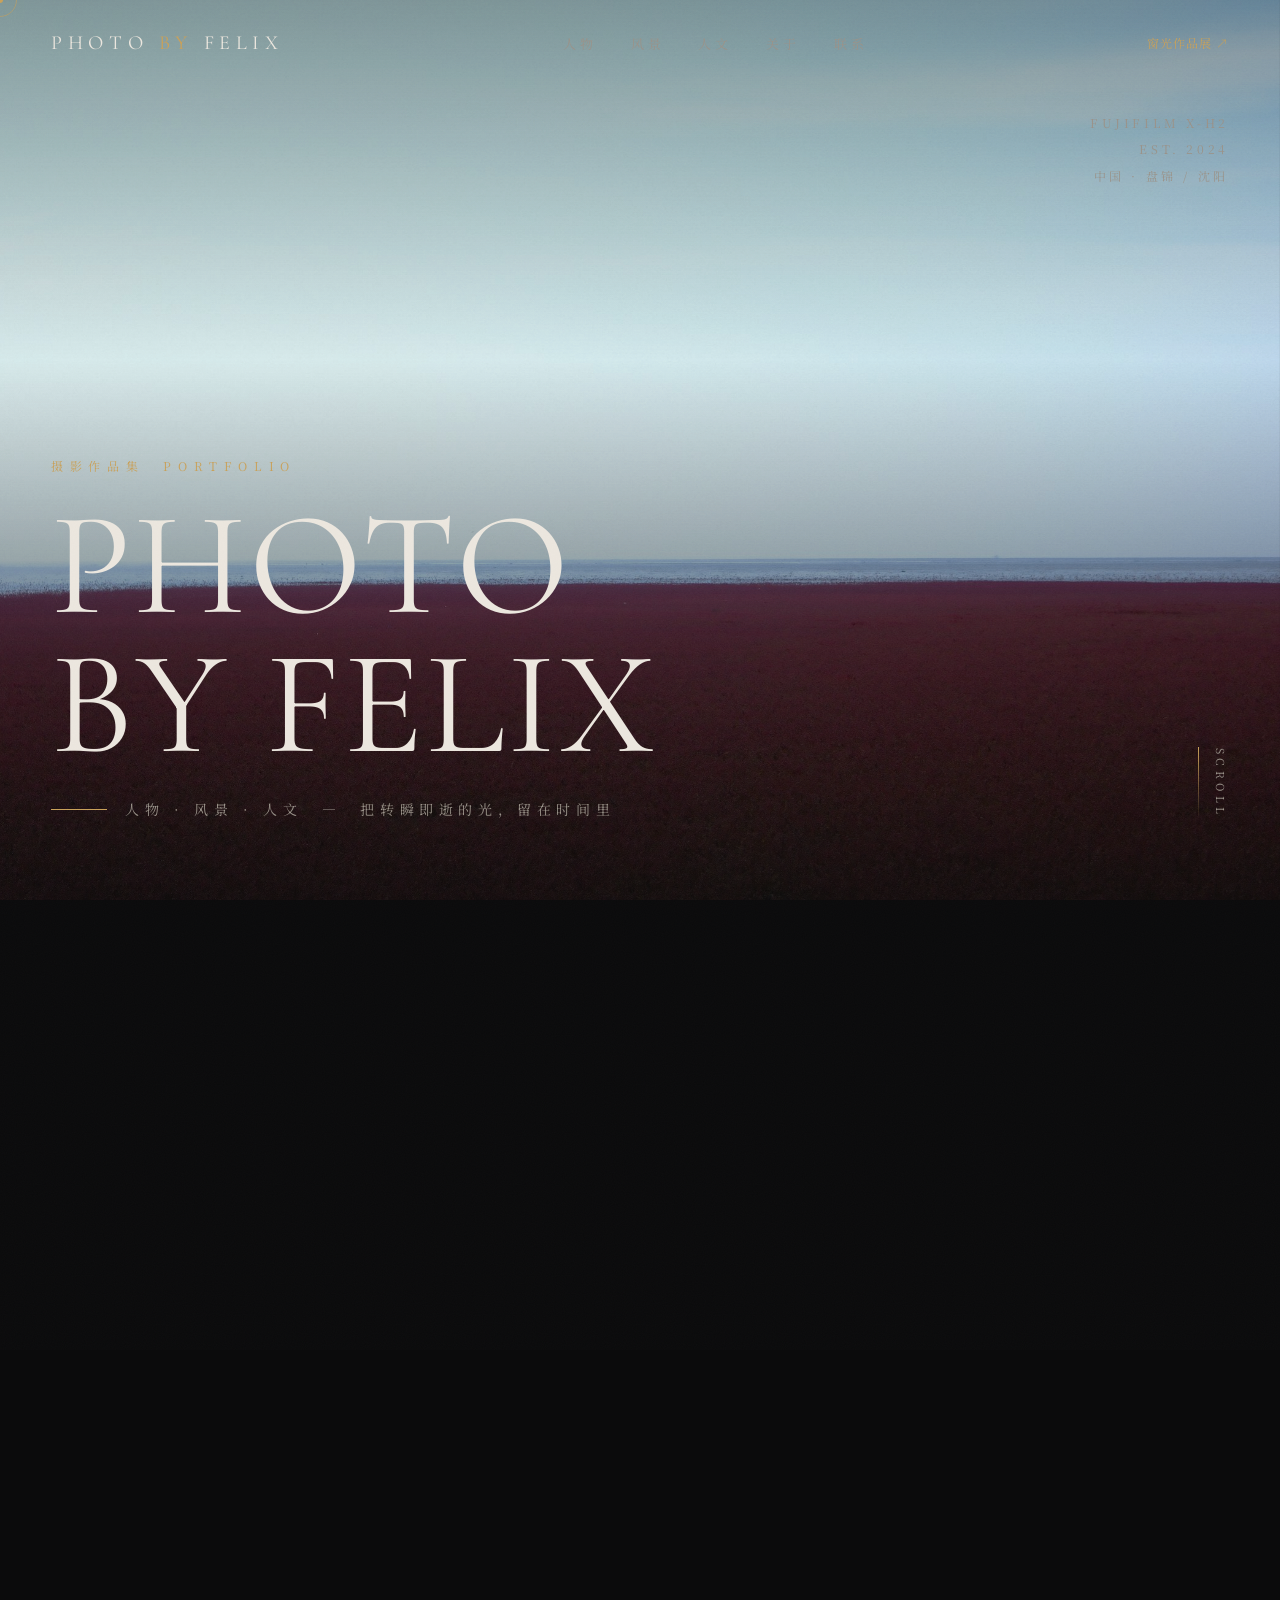
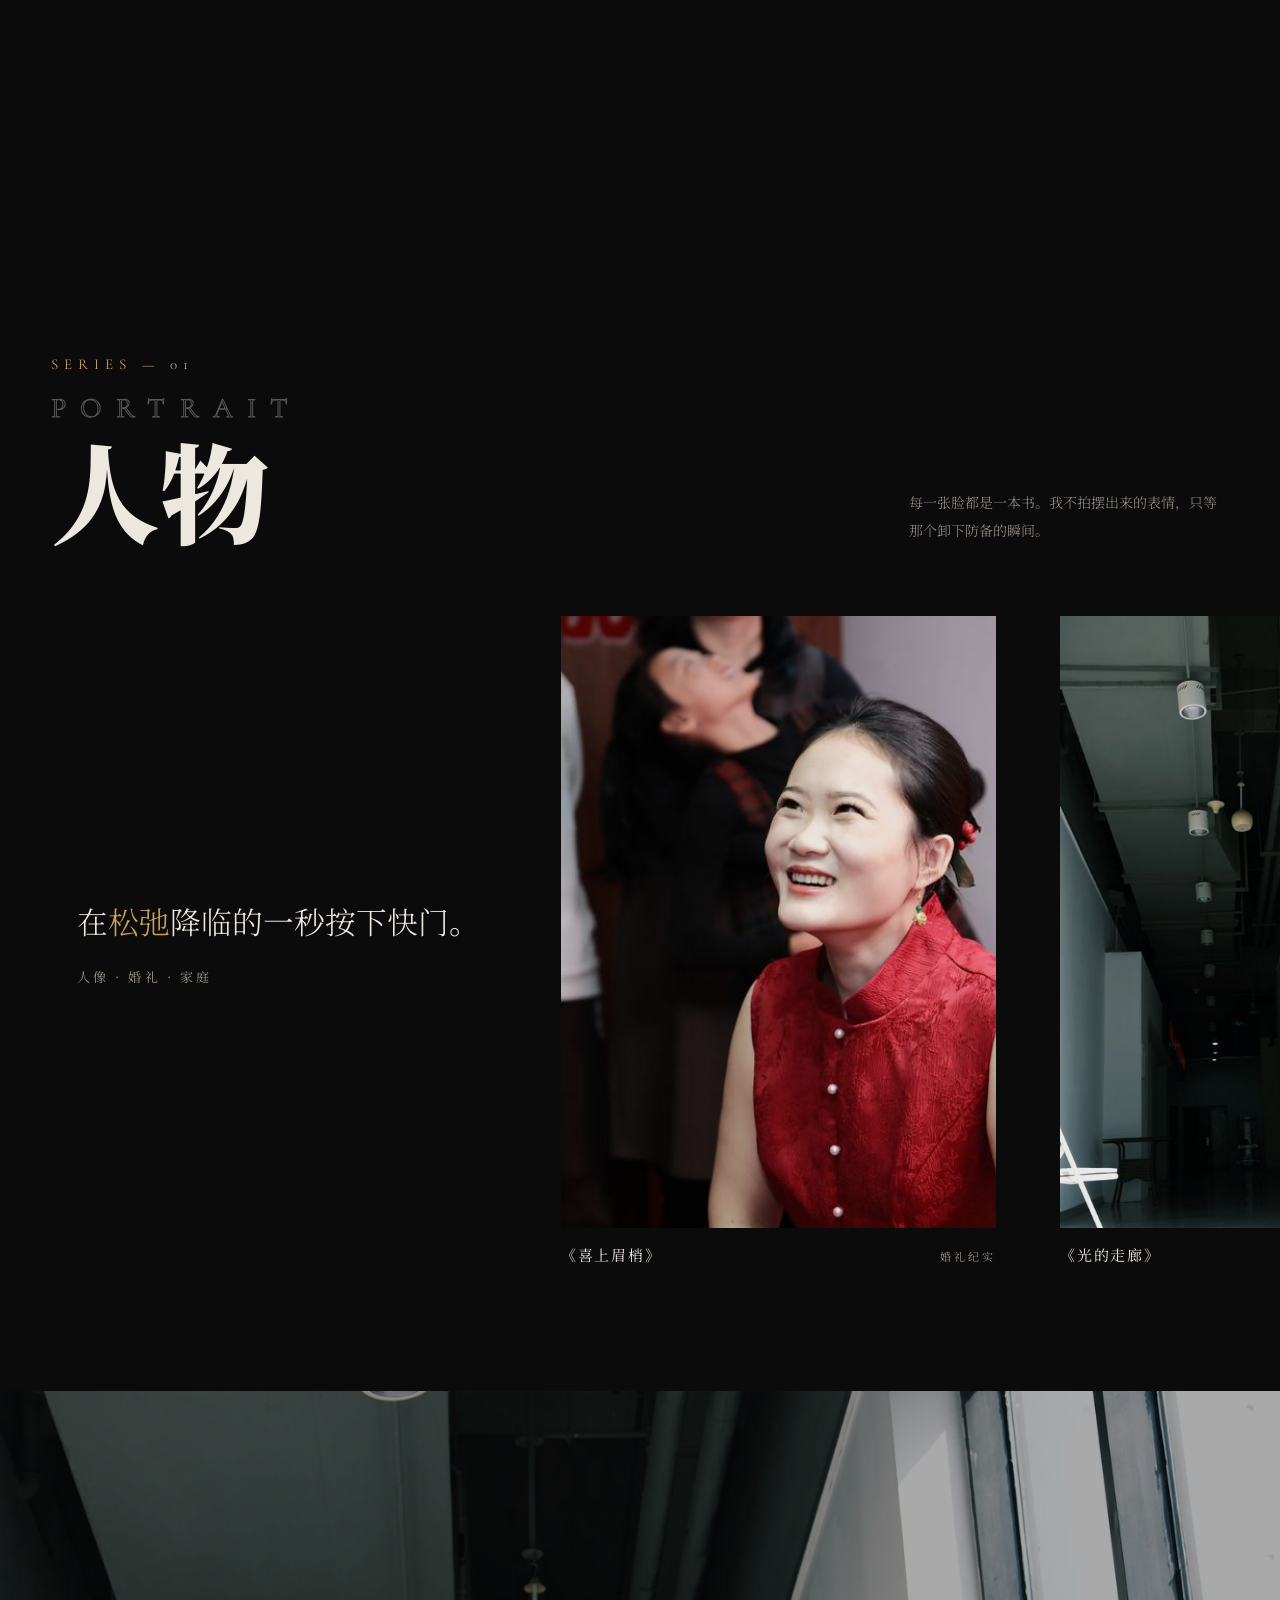
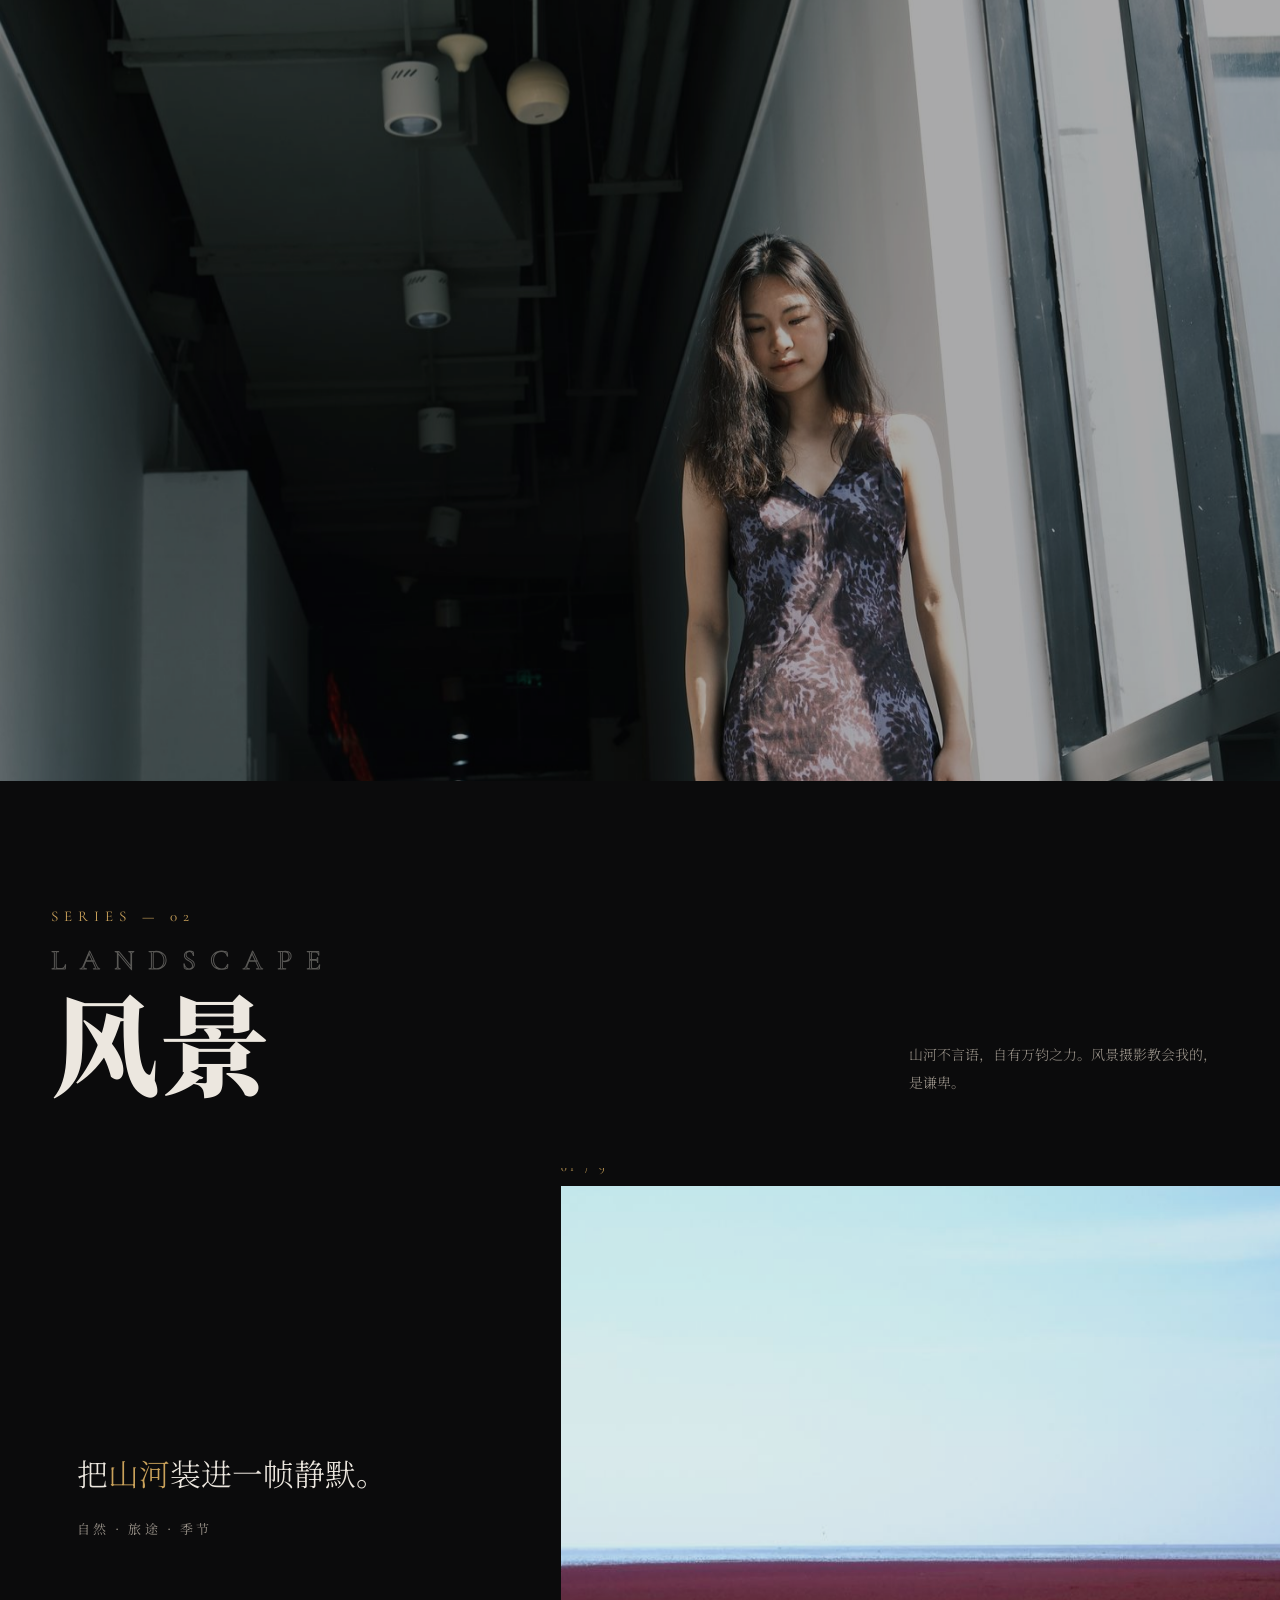
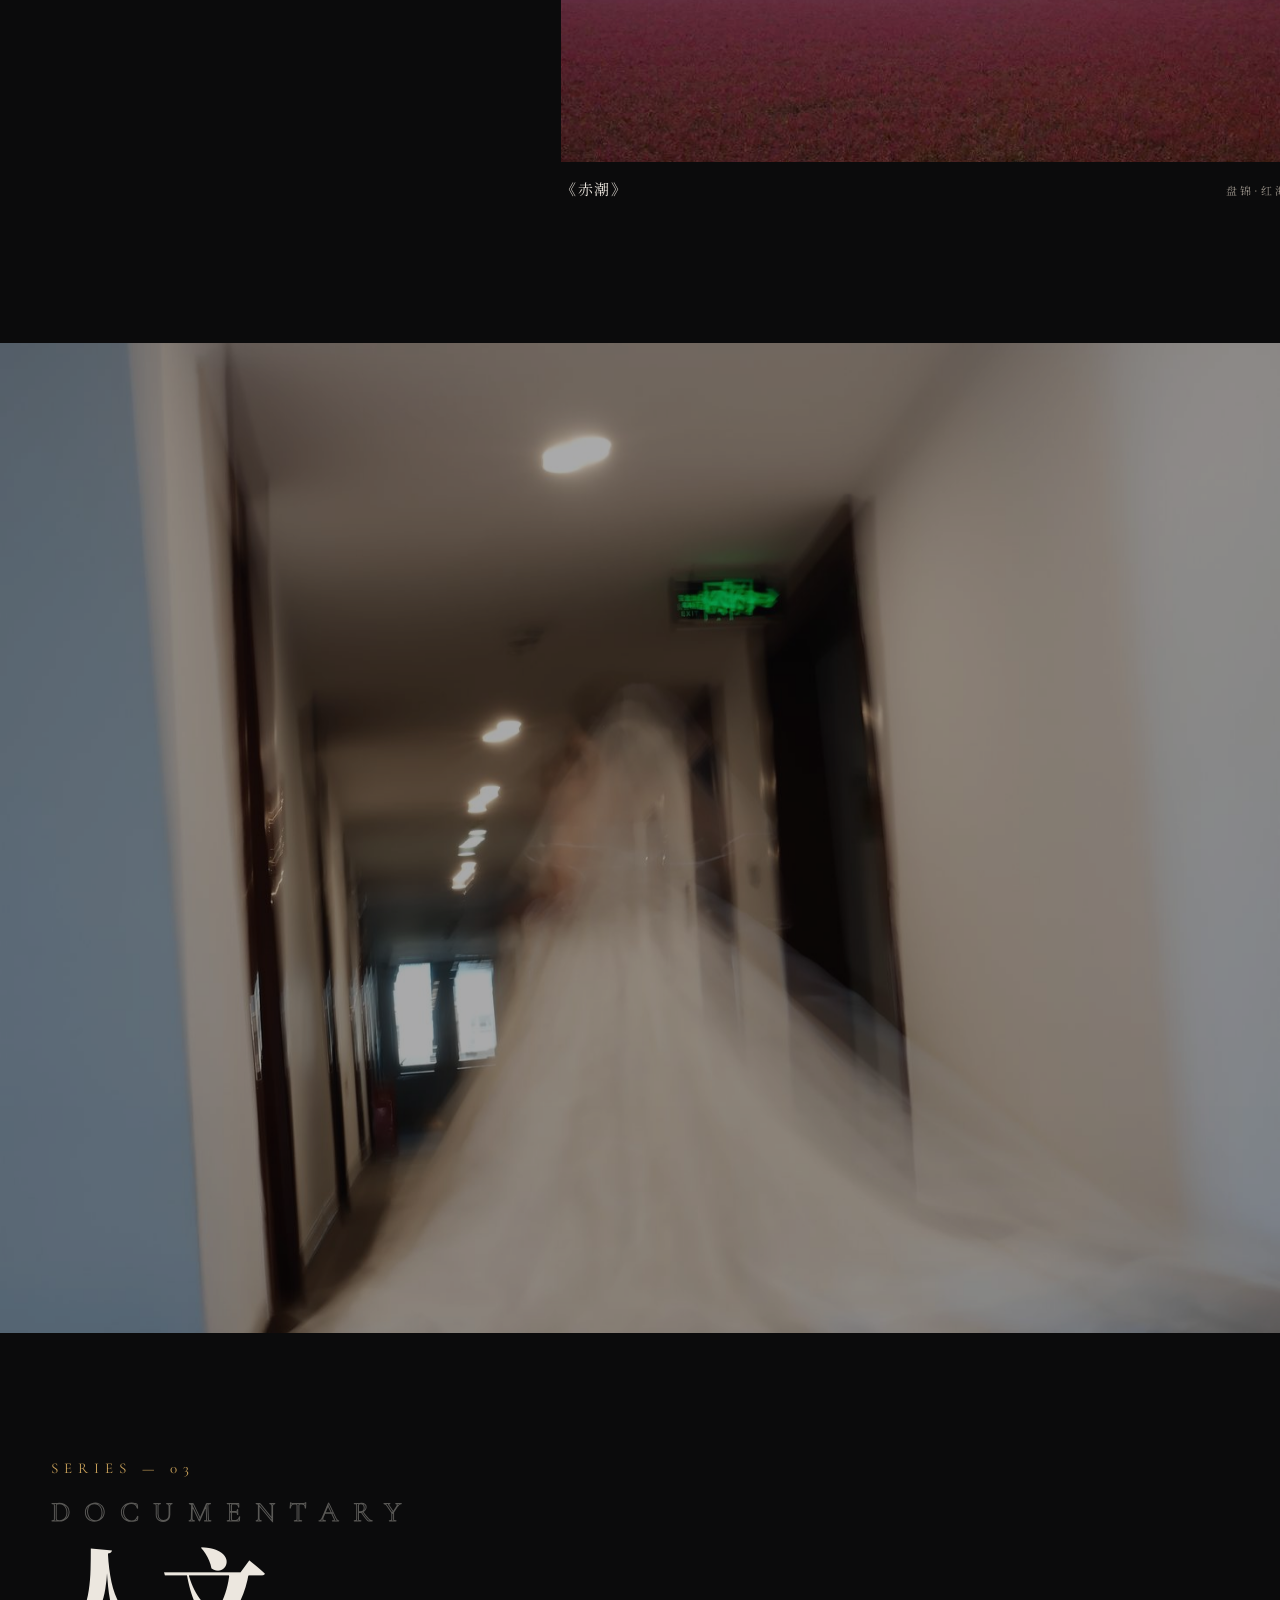
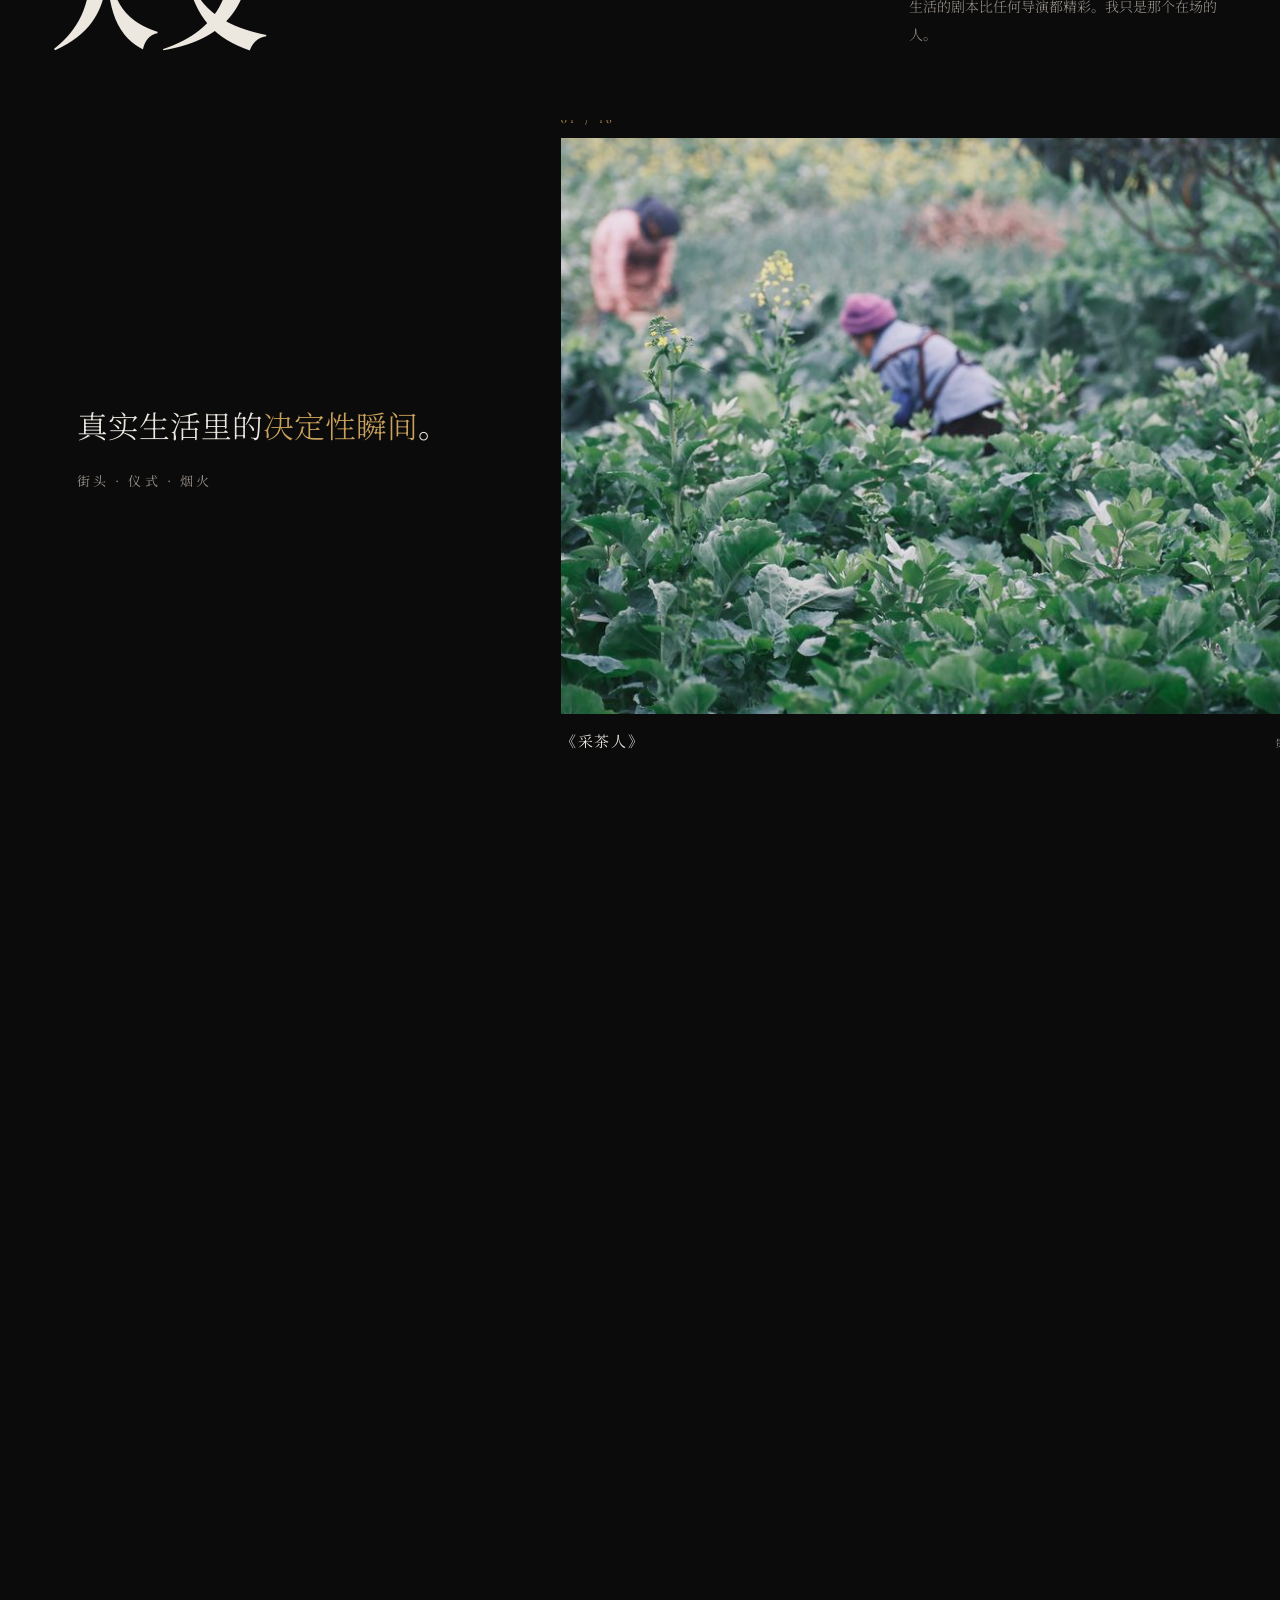
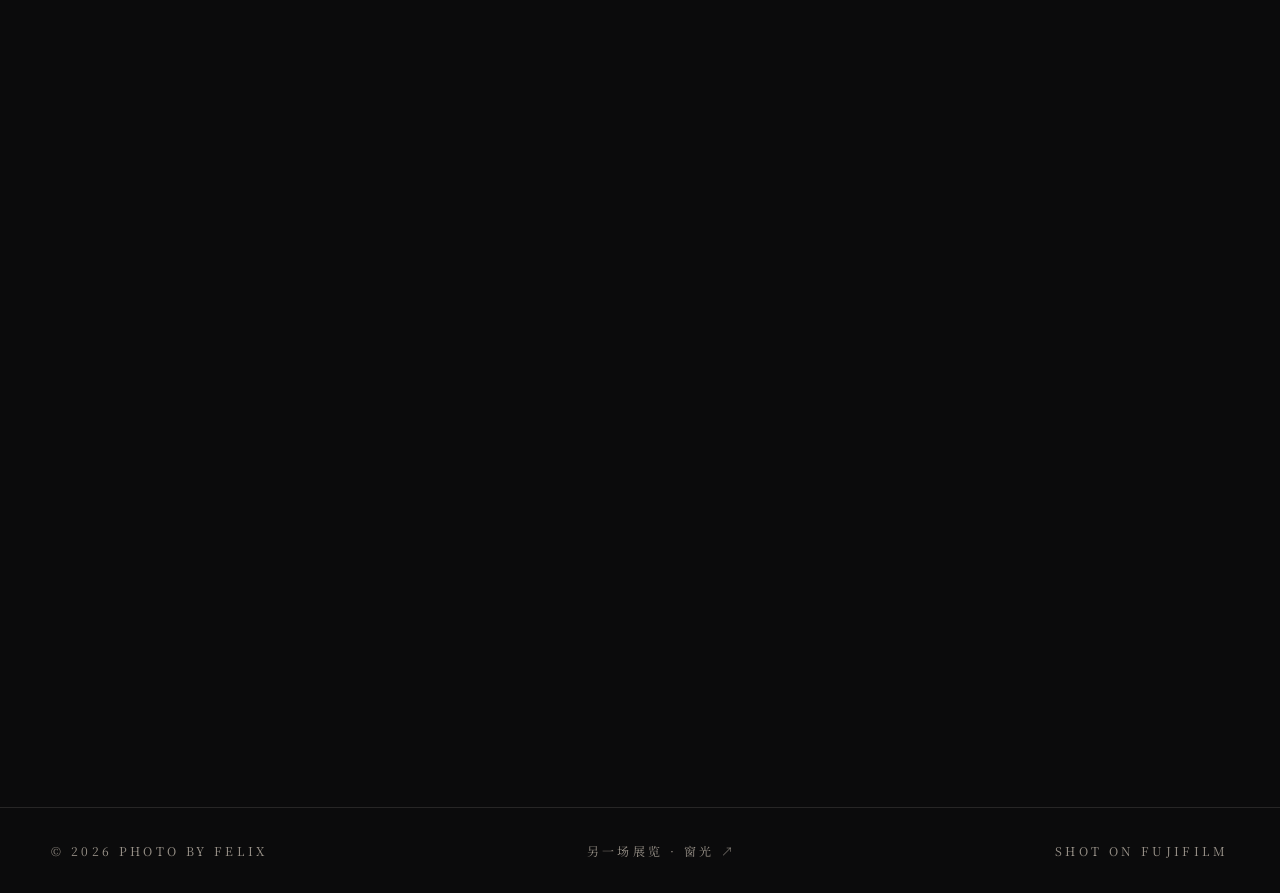
==== commit 1b6f6bb0: "Add window light gallery alongside existing portfolio" ====
--- a/index.html
+++ b/index.html
@@ -212,6 +212,8 @@
     .slide__idx{position:static;display:block;margin-bottom:12px}
     .interlude{height:80vh}
   }
+  .edition-link{font-size:12px;letter-spacing:.08em;color:var(--accent);white-space:nowrap;padding:8px 0}
+  @media(max-width:400px){.nav .brand{font-size:16px;letter-spacing:.18em}.edition-link{font-size:11px}}
 </style>
 </head>
 <body>
@@ -229,6 +231,7 @@
     <li><a href="#about">关于</a></li>
     <li><a href="#contact">联系</a></li>
   </ul>
+  <a class="edition-link" href="window-light/">窗光作品展 ↗</a>
 </nav>
 
 <!-- ============ HERO ============ -->
@@ -345,7 +348,7 @@
 
 <footer>
   <span>© 2026 PHOTO BY FELIX</span>
-  <span>人物 / 风景 / 人文</span>
+  <a href="window-light/">另一场展览 · 窗光 ↗</a>
   <span>SHOT ON FUJIFILM</span>
 </footer>
 
